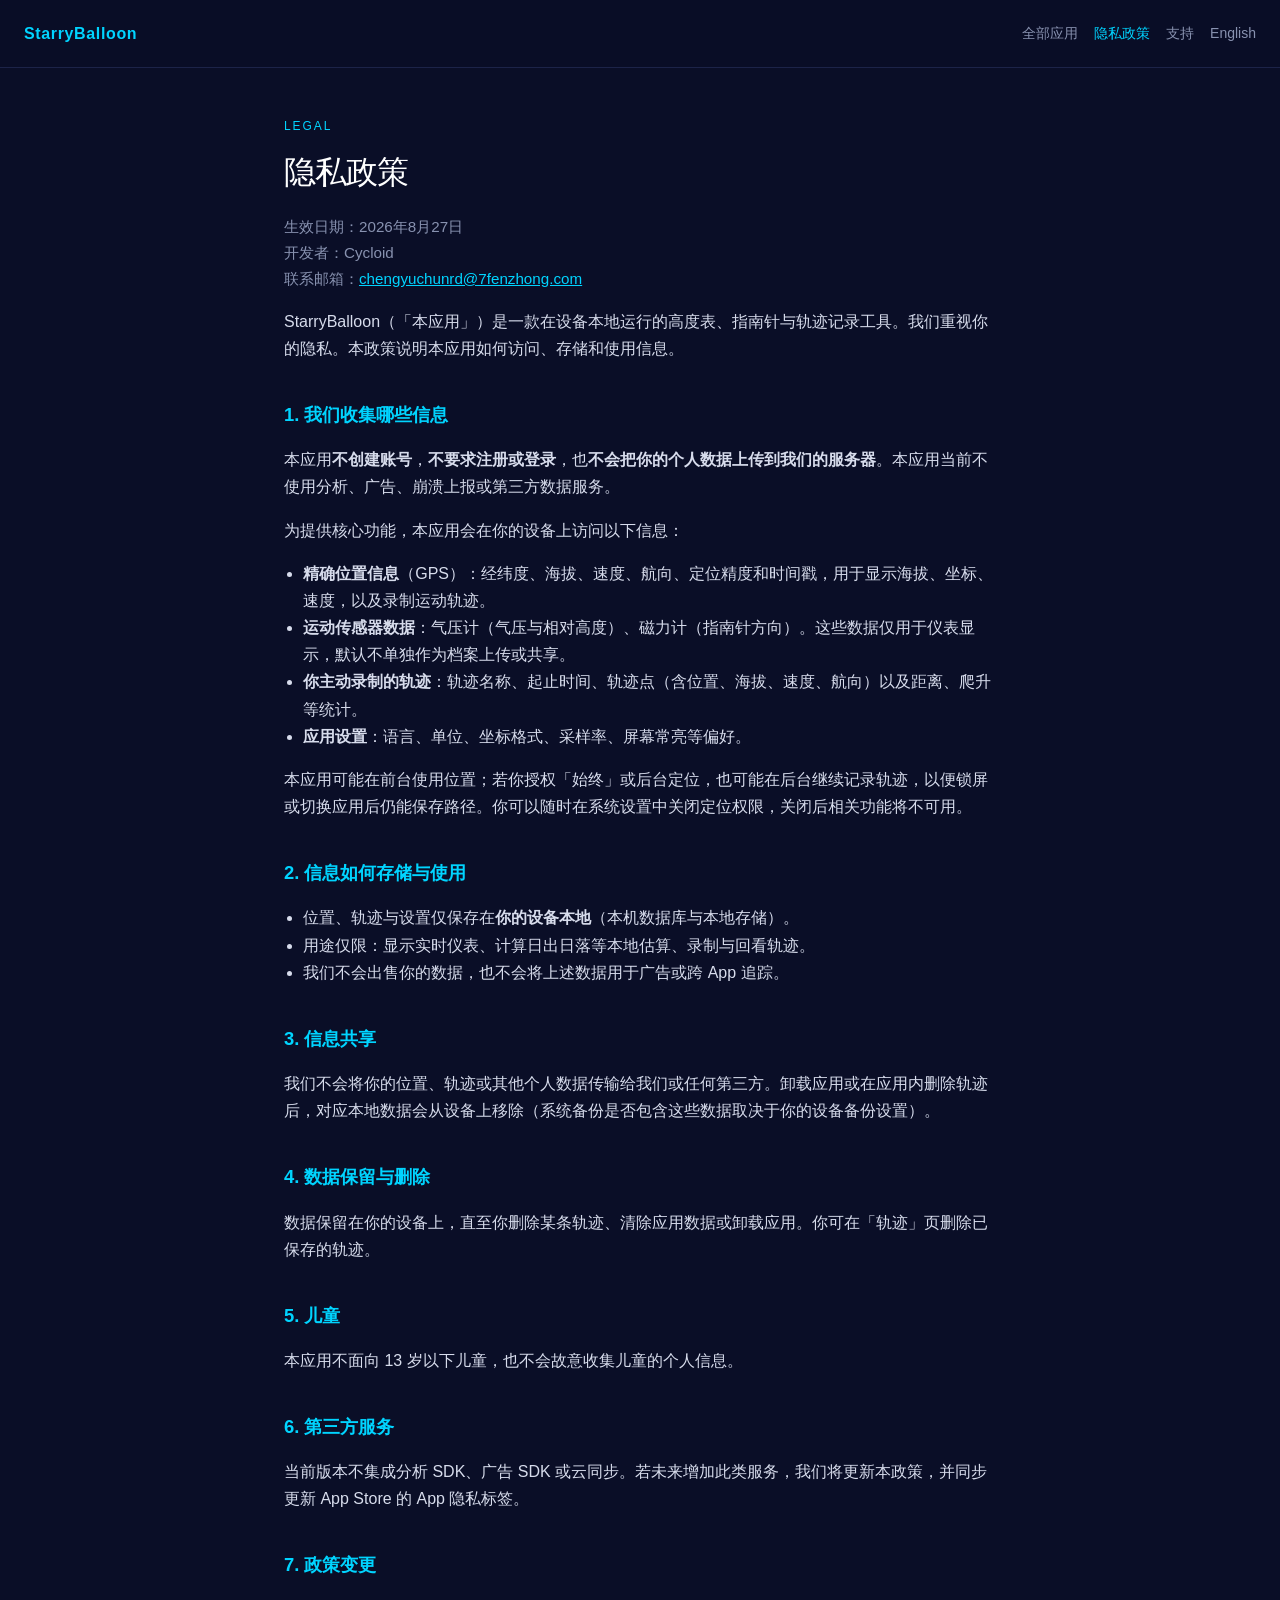
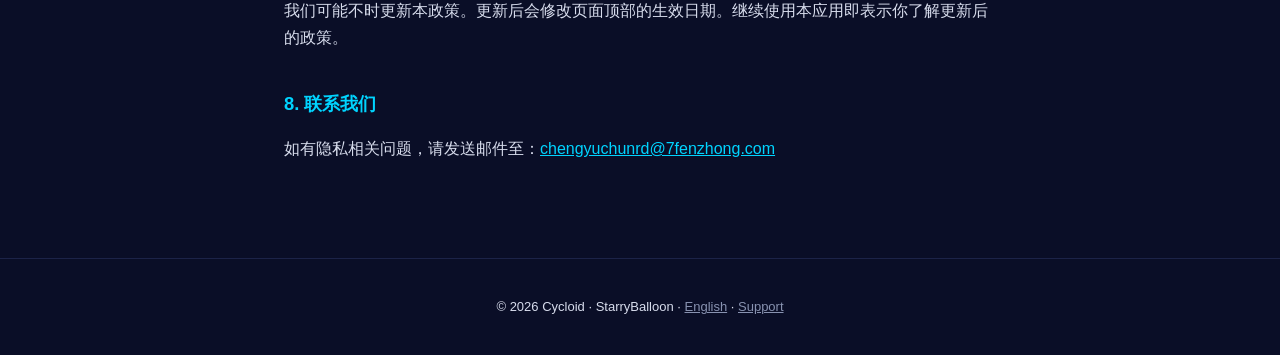
==== starryballoon/index.html @ d46d99ef "Publish Cycloid legal pages for StarryBalloon." ====
<!DOCTYPE html>
<html lang="zh-CN">
<head>
  <meta charset="utf-8" />
  <meta name="viewport" content="width=device-width, initial-scale=1" />
  <title>StarryBalloon Privacy Policy / 隐私政策</title>
  <meta name="description" content="Privacy Policy for the StarryBalloon iOS app. Location and tracks stay on your device." />
  <link rel="stylesheet" href="../styles.css" />
</head>
<body>
  <header class="top">
    <a class="brand" href="./">StarryBalloon</a>
    <nav>
      <a href="../">全部应用</a>
      <a href="./" aria-current="page">隐私政策</a>
      <a href="./support.html">支持</a>
      <a href="./en.html">English</a>
    </nav>
  </header>

  <main>
    <p class="kicker">Legal</p>
    <h1>隐私政策</h1>
    <p class="meta">
      生效日期：2026年8月27日<br />
      开发者：Cycloid<br />
      联系邮箱：<a href="mailto:chengyuchunrd@7fenzhong.com">chengyuchunrd@7fenzhong.com</a>
    </p>

    <p>StarryBalloon（「本应用」）是一款在设备本地运行的高度表、指南针与轨迹记录工具。我们重视你的隐私。本政策说明本应用如何访问、存储和使用信息。</p>

    <h2>1. 我们收集哪些信息</h2>
    <p>本应用<strong>不创建账号</strong>，<strong>不要求注册或登录</strong>，也<strong>不会把你的个人数据上传到我们的服务器</strong>。本应用当前不使用分析、广告、崩溃上报或第三方数据服务。</p>
    <p>为提供核心功能，本应用会在你的设备上访问以下信息：</p>
    <ul>
      <li><strong>精确位置信息</strong>（GPS）：经纬度、海拔、速度、航向、定位精度和时间戳，用于显示海拔、坐标、速度，以及录制运动轨迹。</li>
      <li><strong>运动传感器数据</strong>：气压计（气压与相对高度）、磁力计（指南针方向）。这些数据仅用于仪表显示，默认不单独作为档案上传或共享。</li>
      <li><strong>你主动录制的轨迹</strong>：轨迹名称、起止时间、轨迹点（含位置、海拔、速度、航向）以及距离、爬升等统计。</li>
      <li><strong>应用设置</strong>：语言、单位、坐标格式、采样率、屏幕常亮等偏好。</li>
    </ul>
    <p>本应用可能在前台使用位置；若你授权「始终」或后台定位，也可能在后台继续记录轨迹，以便锁屏或切换应用后仍能保存路径。你可以随时在系统设置中关闭定位权限，关闭后相关功能将不可用。</p>

    <h2>2. 信息如何存储与使用</h2>
    <ul>
      <li>位置、轨迹与设置仅保存在<strong>你的设备本地</strong>（本机数据库与本地存储）。</li>
      <li>用途仅限：显示实时仪表、计算日出日落等本地估算、录制与回看轨迹。</li>
      <li>我们不会出售你的数据，也不会将上述数据用于广告或跨 App 追踪。</li>
    </ul>

    <h2>3. 信息共享</h2>
    <p>我们不会将你的位置、轨迹或其他个人数据传输给我们或任何第三方。卸载应用或在应用内删除轨迹后，对应本地数据会从设备上移除（系统备份是否包含这些数据取决于你的设备备份设置）。</p>

    <h2>4. 数据保留与删除</h2>
    <p>数据保留在你的设备上，直至你删除某条轨迹、清除应用数据或卸载应用。你可在「轨迹」页删除已保存的轨迹。</p>

    <h2>5. 儿童</h2>
    <p>本应用不面向 13 岁以下儿童，也不会故意收集儿童的个人信息。</p>

    <h2>6. 第三方服务</h2>
    <p>当前版本不集成分析 SDK、广告 SDK 或云同步。若未来增加此类服务，我们将更新本政策，并同步更新 App Store 的 App 隐私标签。</p>

    <h2>7. 政策变更</h2>
    <p>我们可能不时更新本政策。更新后会修改页面顶部的生效日期。继续使用本应用即表示你了解更新后的政策。</p>

    <h2>8. 联系我们</h2>
    <p>如有隐私相关问题，请发送邮件至：<a href="mailto:chengyuchunrd@7fenzhong.com">chengyuchunrd@7fenzhong.com</a></p>
  </main>

  <footer>
    <p>© 2026 Cycloid · StarryBalloon · <a href="./en.html">English</a> · <a href="./support.html">Support</a></p>
  </footer>
</body>
</html>
---- styles.css ----
:root {
  --bg: #0a0e27;
  --surface: #141832;
  --line: #1c2348;
  --primary: #00d4ff;
  --text: #ffffff;
  --muted: #8892b0;
  --dim: #5a6488;
}

* { box-sizing: border-box; }

html, body {
  margin: 0;
  padding: 0;
  background: var(--bg);
  color: var(--text);
  font-family: -apple-system, BlinkMacSystemFont, "Segoe UI", "PingFang SC", "Hiragino Sans GB", sans-serif;
  line-height: 1.7;
}

.top {
  display: flex;
  justify-content: space-between;
  align-items: center;
  gap: 16px;
  padding: 20px 24px;
  border-bottom: 1px solid var(--line);
  position: sticky;
  top: 0;
  background: rgba(10, 14, 39, 0.92);
  backdrop-filter: blur(12px);
}

.brand {
  color: var(--primary);
  font-weight: 600;
  letter-spacing: 0.04em;
  text-decoration: none;
}

nav {
  display: flex;
  gap: 16px;
  flex-wrap: wrap;
}

nav a {
  color: var(--muted);
  text-decoration: none;
  font-size: 14px;
}

nav a[aria-current="page"],
nav a:hover {
  color: var(--primary);
}

main {
  max-width: 760px;
  margin: 0 auto;
  padding: 48px 24px 80px;
}

.kicker {
  color: var(--primary);
  text-transform: uppercase;
  letter-spacing: 0.16em;
  font-size: 12px;
  margin: 0 0 8px;
}

h1 {
  font-size: 2rem;
  font-weight: 500;
  letter-spacing: -0.03em;
  margin: 0 0 12px;
}

h2 {
  font-size: 1.15rem;
  margin: 2em 0 0.6em;
  color: var(--primary);
}

.meta {
  color: var(--muted);
  font-size: 0.95rem;
}

p, li { color: #d7dcec; }

a { color: var(--primary); }

ul { padding-left: 1.2em; }

footer {
  border-top: 1px solid var(--line);
  color: var(--dim);
  text-align: center;
  padding: 24px;
  font-size: 13px;
}

footer a { color: var(--muted); }

.app-card {
  background: var(--surface);
  border: 1px solid var(--line);
  border-radius: 12px;
  padding: 20px 24px;
  margin-top: 28px;
}

.app-card h2 {
  margin-top: 0;
}
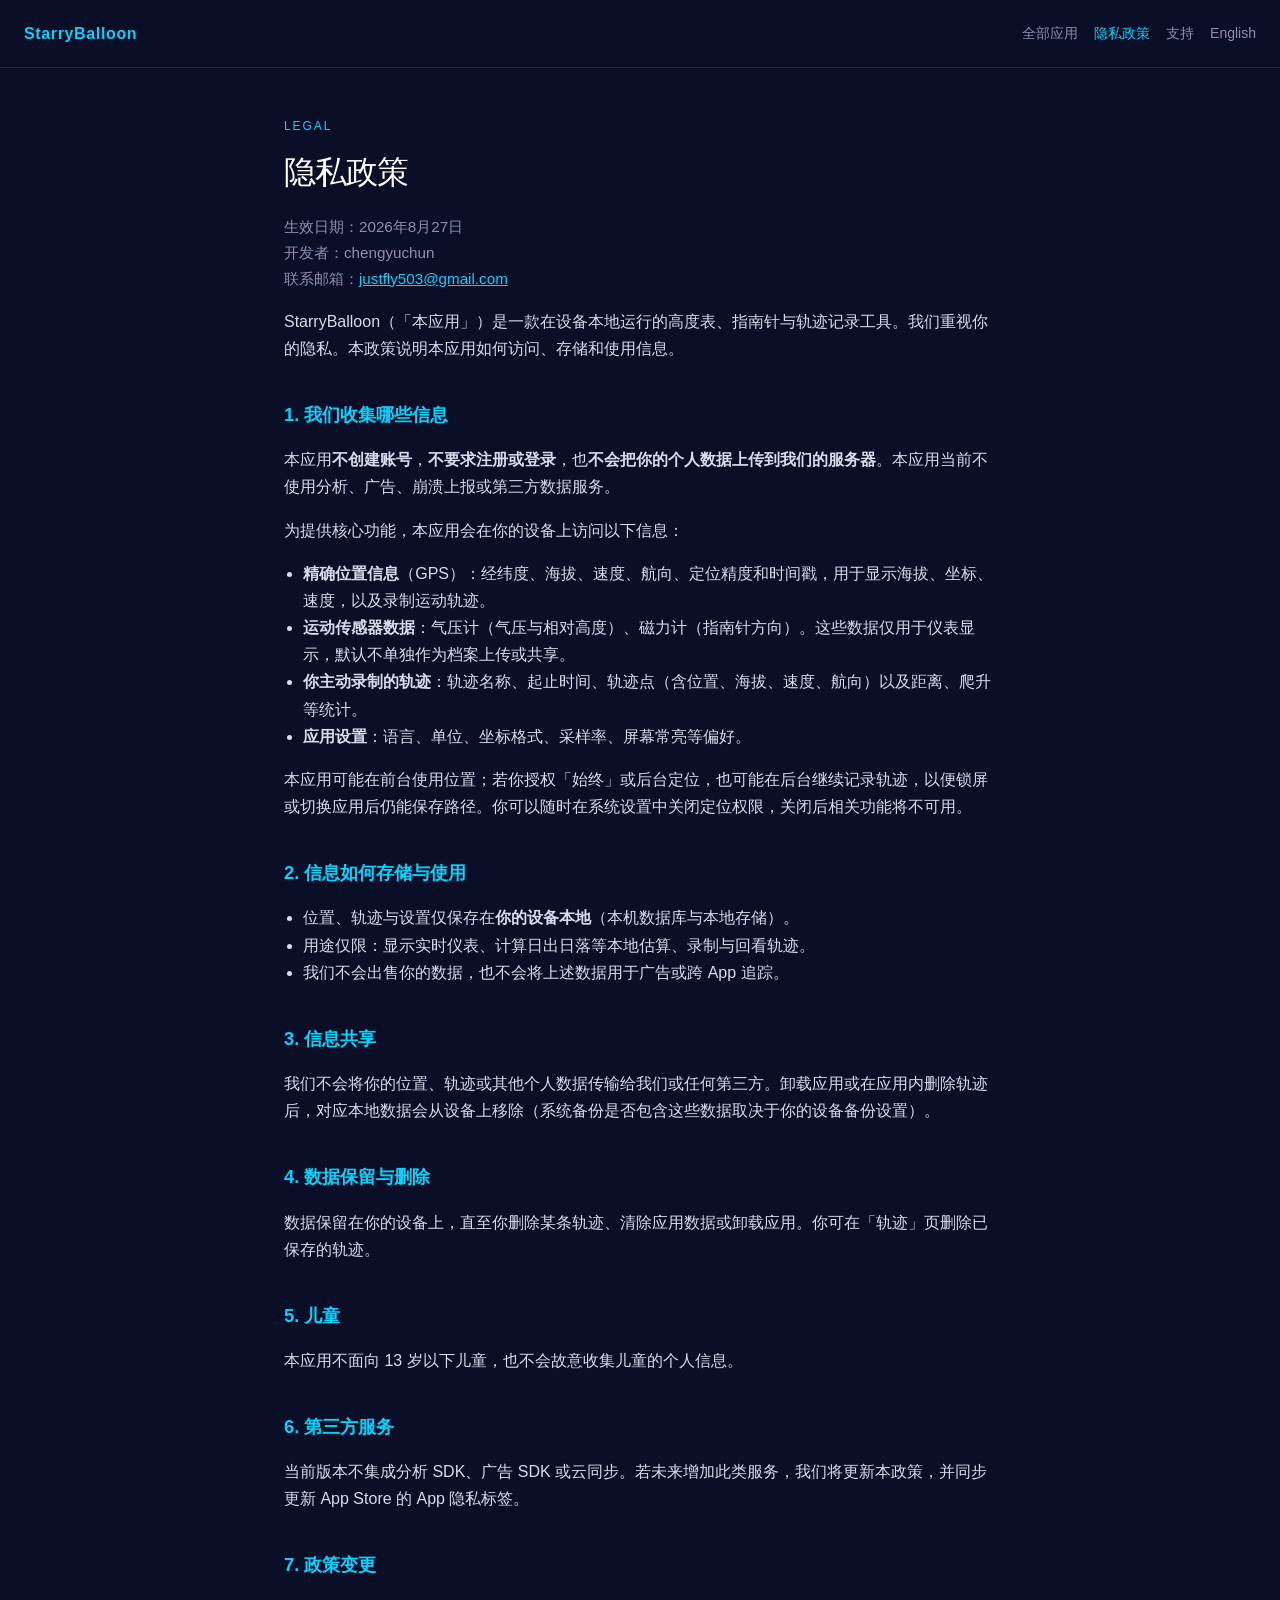
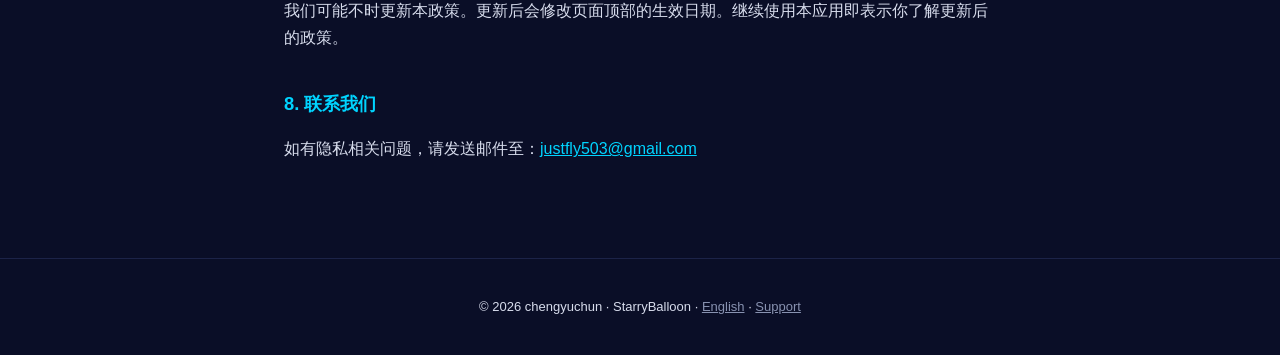
==== commit 08f2fcd3: "Update developer name and contact email on legal pages." ====
--- a/starryballoon/index.html
+++ b/starryballoon/index.html
@@ -23,8 +23,8 @@
     <h1>隐私政策</h1>
     <p class="meta">
       生效日期：2026年8月27日<br />
-      开发者：Cycloid<br />
-      联系邮箱：<a href="mailto:chengyuchunrd@7fenzhong.com">chengyuchunrd@7fenzhong.com</a>
+      开发者：chengyuchun<br />
+      联系邮箱：<a href="mailto:justfly503@gmail.com">justfly503@gmail.com</a>
     </p>
 
     <p>StarryBalloon（「本应用」）是一款在设备本地运行的高度表、指南针与轨迹记录工具。我们重视你的隐私。本政策说明本应用如何访问、存储和使用信息。</p>
@@ -63,11 +63,11 @@
     <p>我们可能不时更新本政策。更新后会修改页面顶部的生效日期。继续使用本应用即表示你了解更新后的政策。</p>
 
     <h2>8. 联系我们</h2>
-    <p>如有隐私相关问题，请发送邮件至：<a href="mailto:chengyuchunrd@7fenzhong.com">chengyuchunrd@7fenzhong.com</a></p>
+    <p>如有隐私相关问题，请发送邮件至：<a href="mailto:justfly503@gmail.com">justfly503@gmail.com</a></p>
   </main>
 
   <footer>
-    <p>© 2026 Cycloid · StarryBalloon · <a href="./en.html">English</a> · <a href="./support.html">Support</a></p>
+    <p>© 2026 chengyuchun · StarryBalloon · <a href="./en.html">English</a> · <a href="./support.html">Support</a></p>
   </footer>
 </body>
 </html>
